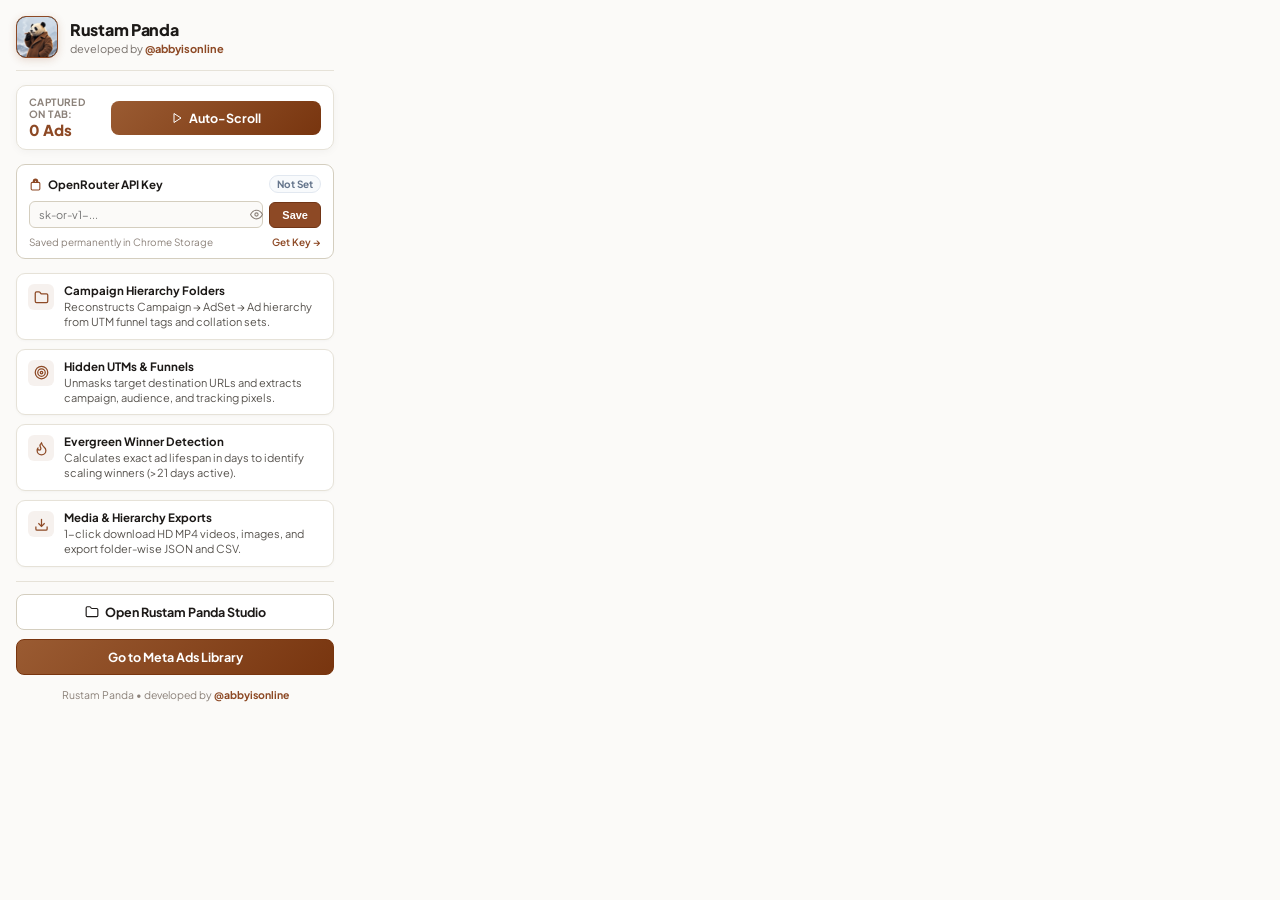
==== popup.html @ 73927cb8 "feat: initial commit - Rustam Panda v1.1.0 - Meta Ads Library GraphQL interceptor and deep funnel de" ====
<!DOCTYPE html>
<html lang="en">
<head>
  <meta charset="UTF-8">
  <title>Rustam Panda</title>
  <link rel="stylesheet" href="popup.css">
</head>
<body>
  <div class="popup-container">
    <div class="popup-header">
      <div class="popup-logo">
        <img src="icons/icon48.png" alt="Rustam Panda" class="popup-panda-avatar" />
      </div>
      <div>
        <div class="popup-title">Rustam Panda</div>
        <div class="popup-author">developed by <strong>@abbyisonline</strong></div>
      </div>
    </div>

    <div class="popup-live-box" id="popup-live-box">
      <div class="popup-live-stat">
        <span class="popup-live-label">Captured on Tab:</span>
        <span class="popup-live-val" id="popup-live-count">0 Ads</span>
      </div>
      <button id="btn-toggle-autoscroll" class="popup-btn popup-btn-autoscroll">
        <svg width="12" height="12" viewBox="0 0 24 24" fill="none" stroke="currentColor" stroke-width="2"><polygon points="6 3 20 12 6 21 6 3"/></svg>
        <span id="btn-autoscroll-text">Auto-Scroll</span>
      </button>
    </div>

    <!-- Permanent OpenRouter API Key Storage -->
    <div class="popup-api-box">
      <div class="popup-api-header">
        <div class="popup-api-title-row">
          <svg width="13" height="13" viewBox="0 0 24 24" fill="none" stroke="currentColor" stroke-width="2"><path d="M12 2a4 4 0 0 0-4 4v2H6a2 2 0 0 0-2 2v10a2 2 0 0 0 2 2h12a2 2 0 0 0 2-2V10a2 2 0 0 0-2-2h-2V6a4 4 0 0 0-4-4zm-2 6V6a2 2 0 1 1 4 0v2h-4z"/></svg>
          <span class="popup-api-title">OpenRouter API Key</span>
        </div>
        <span id="popup-api-status" class="popup-api-badge not-set">Not Set</span>
      </div>
      <div class="popup-api-input-wrap">
        <input type="password" id="popup-input-apikey" class="popup-api-input" placeholder="sk-or-v1-..." autocomplete="off" spellcheck="false" />
        <button type="button" id="popup-btn-toggle-key" class="popup-btn-eye" title="Show/Hide Key">
          <svg width="13" height="13" viewBox="0 0 24 24" fill="none" stroke="currentColor" stroke-width="2"><path d="M1 12s4-8 11-8 11 8 11 8-4 8-11 8-11-8-11-8z"/><circle cx="12" cy="12" r="3"/></svg>
        </button>
        <button type="button" id="popup-btn-save-key" class="popup-btn-save-key">Save</button>
      </div>
      <div class="popup-api-footer">
        <span class="popup-api-hint">Saved permanently in Chrome Storage</span>
        <a href="https://openrouter.ai/keys" target="_blank" class="popup-api-link">Get Key &rarr;</a>
      </div>
    </div>

    <div class="popup-body">
      <div class="feature-card">
        <div class="feature-icon">
          <svg width="15" height="15" viewBox="0 0 24 24" fill="none" stroke="currentColor" stroke-width="2"><path d="M20 20a2 2 0 0 0 2-2V8a2 2 0 0 0-2-2h-7.9a2 2 0 0 1-1.69-.9L9.6 3.9A2 2 0 0 0 7.93 3H4a2 2 0 0 0-2 2v13a2 2 0 0 0 2 2Z"/></svg>
        </div>
        <div class="feature-info">
          <div class="feature-title">Campaign Hierarchy Folders</div>
          <div class="feature-desc">Reconstructs Campaign &rarr; AdSet &rarr; Ad hierarchy from UTM funnel tags and collation sets.</div>
        </div>
      </div>

      <div class="feature-card">
        <div class="feature-icon">
          <svg width="15" height="15" viewBox="0 0 24 24" fill="none" stroke="currentColor" stroke-width="2"><circle cx="12" cy="12" r="10"/><circle cx="12" cy="12" r="6"/><circle cx="12" cy="12" r="2"/></svg>
        </div>
        <div class="feature-info">
          <div class="feature-title">Hidden UTMs &amp; Funnels</div>
          <div class="feature-desc">Unmasks target destination URLs and extracts campaign, audience, and tracking pixels.</div>
        </div>
      </div>

      <div class="feature-card">
        <div class="feature-icon">
          <svg width="15" height="15" viewBox="0 0 24 24" fill="none" stroke="currentColor" stroke-width="2"><path d="M8.5 14.5A2.5 2.5 0 0 0 11 12c0-1.38-.5-2-1-3-1.072-2.143-.224-4.054 2-6 .5 2.5 2 4.9 4 6.5 2 1.6 3 3.5 3 5.5a7 7 0 1 1-14 0c0-1.153.433-2.294 1-3a2.5 2.5 0 0 0 2.5 2.5z"/></svg>
        </div>
        <div class="feature-info">
          <div class="feature-title">Evergreen Winner Detection</div>
          <div class="feature-desc">Calculates exact ad lifespan in days to identify scaling winners (>21 days active).</div>
        </div>
      </div>

      <div class="feature-card">
        <div class="feature-icon">
          <svg width="15" height="15" viewBox="0 0 24 24" fill="none" stroke="currentColor" stroke-width="2"><path d="M21 15v4a2 2 0 0 1-2 2H5a2 2 0 0 1-2-2v-4"/><polyline points="7 10 12 15 17 10"/><line x1="12" y1="15" x2="12" y2="3"/></svg>
        </div>
        <div class="feature-info">
          <div class="feature-title">Media &amp; Hierarchy Exports</div>
          <div class="feature-desc">1-click download HD MP4 videos, images, and export folder-wise JSON and CSV.</div>
        </div>
      </div>
    </div>

    <div class="popup-footer">
      <button id="btn-toggle-studio" class="popup-btn popup-btn-secondary">
        <svg width="14" height="14" viewBox="0 0 24 24" fill="none" stroke="currentColor" stroke-width="2"><path d="M20 20a2 2 0 0 0 2-2V8a2 2 0 0 0-2-2h-7.9a2 2 0 0 1-1.69-.9L9.6 3.9A2 2 0 0 0 7.93 3H4a2 2 0 0 0-2 2v13a2 2 0 0 0 2 2Z"/></svg>
        Open Rustam Panda Studio
      </button>
      <button id="btn-open-library" class="popup-btn popup-btn-primary">
        Go to Meta Ads Library
      </button>
      <div class="popup-credits">
        Rustam Panda &bull; developed by <strong>@abbyisonline</strong>
      </div>
    </div>
  </div>
  <script src="popup.js"></script>
</body>
</html>
---- popup.css ----
@import url('https://fonts.googleapis.com/css2?family=Plus+Jakarta+Sans:wght@400;500;600;700;800&display=swap');

* {
  box-sizing: border-box;
  margin: 0;
  padding: 0;
}

body {
  width: 350px;
  font-family: 'Plus Jakarta Sans', -apple-system, BlinkMacSystemFont, sans-serif;
  background: #fbfaf8; /* Moody white base */
  color: #1c1917;
}

.popup-container {
  padding: 16px;
  display: flex;
  flex-direction: column;
  gap: 14px;
}

.popup-header {
  display: flex;
  align-items: center;
  gap: 12px;
  padding-bottom: 12px;
  border-bottom: 1px solid #e6e2d8;
}

.popup-logo {
  width: 42px;
  height: 42px;
  border-radius: 10px;
  overflow: hidden;
  border: 1.5px solid #8d4925;
  box-shadow: 0 2px 8px rgba(141, 73, 37, 0.2);
  background: #000;
  flex-shrink: 0;
}

.popup-panda-avatar {
  width: 100%;
  height: 100%;
  object-fit: cover;
  display: block;
}

.popup-title {
  font-size: 16px;
  font-weight: 800;
  color: #1c1917;
  letter-spacing: -0.3px;
}

.popup-author {
  font-size: 11px;
  color: #78716c;
  margin-top: 2px;
}

.popup-author strong {
  color: #8d4925;
}

/* Live Status Box */
.popup-live-box {
  background: #ffffff;
  border: 1px solid #e6e2d8;
  border-radius: 10px;
  padding: 10px 12px;
  display: flex;
  align-items: center;
  justify-content: space-between;
  gap: 10px;
  box-shadow: 0 2px 8px rgba(28, 25, 23, 0.04);
}

.popup-live-stat {
  display: flex;
  flex-direction: column;
}

.popup-live-label {
  font-size: 10px;
  color: #8c827a;
  text-transform: uppercase;
  font-weight: 700;
  letter-spacing: 0.4px;
}

.popup-live-val {
  font-size: 15px;
  font-weight: 800;
  color: #8d4925;
}

.popup-btn-autoscroll {
  background: linear-gradient(135deg, #9a5b32 0%, #78350f 100%);
  color: #ffffff;
  padding: 6px 12px;
  font-size: 11px;
  font-weight: 700;
  border-radius: 6px;
  border: 1px solid #78350f;
  cursor: pointer;
  box-shadow: none !important;
  display: flex;
  align-items: center;
  gap: 5px;
  transition: all 0.2s;
}

.popup-btn-autoscroll:hover {
  transform: translateY(-1px);
  box-shadow: none !important;
}

.popup-btn-autoscroll-active {
  background: linear-gradient(135deg, #b91c1c 0%, #881337 100%) !important;
  border-color: #881337 !important;
  box-shadow: none !important;
}

/* OpenRouter API Key Box */
.popup-api-box {
  background: #ffffff;
  border: 1px solid #d4cebf;
  border-radius: 9px;
  padding: 10px 12px;
  display: flex;
  flex-direction: column;
  gap: 8px;
}

.popup-api-header {
  display: flex;
  align-items: center;
  justify-content: space-between;
}

.popup-api-title-row {
  display: flex;
  align-items: center;
  gap: 6px;
  font-size: 11.5px;
  font-weight: 700;
  color: #1c1917;
}

.popup-api-title-row svg {
  color: #8d4925;
}

.popup-api-badge {
  font-size: 10px;
  font-weight: 700;
  padding: 2px 7px;
  border-radius: 10px;
  border: 1px solid transparent;
}

.popup-api-badge.connected {
  background: #ecfdf5;
  color: #047857;
  border-color: #a7f3d0;
}

.popup-api-badge.not-set {
  background: #f8fafc;
  color: #64748b;
  border-color: #e2e8f0;
}

.popup-api-input-wrap {
  display: flex;
  align-items: center;
  gap: 6px;
  position: relative;
}

.popup-api-input {
  flex: 1;
  background: #fbfaf8;
  border: 1px solid #d4cebf;
  border-radius: 6px;
  padding: 6px 30px 6px 9px;
  font-size: 11px;
  color: #1c1917;
  outline: none;
  font-family: inherit;
  transition: border-color 0.15s;
}

.popup-api-input:focus {
  border-color: #8d4925;
}

.popup-btn-eye {
  position: absolute;
  right: 56px;
  background: none;
  border: none;
  cursor: pointer;
  color: #8c827a;
  padding: 2px;
  display: flex;
  align-items: center;
  justify-content: center;
}

.popup-btn-eye:hover {
  color: #1c1917;
}

.popup-btn-save-key {
  background: #8d4925;
  color: #ffffff;
  border: 1px solid #713516;
  border-radius: 6px;
  padding: 6px 12px;
  font-size: 11px;
  font-weight: 700;
  cursor: pointer;
  box-shadow: none !important;
  transition: all 0.15s;
  white-space: nowrap;
}

.popup-btn-save-key:hover {
  background: #713516;
}

.popup-btn-save-key.saved {
  background: #047857;
  border-color: #065f46;
}

.popup-api-footer {
  display: flex;
  align-items: center;
  justify-content: space-between;
  font-size: 10px;
  color: #8c827a;
}

.popup-api-link {
  color: #8d4925;
  text-decoration: none;
  font-weight: 600;
}

.popup-api-link:hover {
  text-decoration: underline;
}

/* Features List */
.popup-body {
  display: flex;
  flex-direction: column;
  gap: 9px;
}

.feature-card {
  display: flex;
  gap: 10px;
  background: #ffffff;
  border: 1px solid #e6e2d8;
  border-radius: 9px;
  padding: 9px 11px;
  align-items: flex-start;
  box-shadow: 0 1px 3px rgba(28, 25, 23, 0.03);
}

.feature-icon {
  background: rgba(141, 73, 37, 0.08);
  color: #8d4925;
  width: 26px;
  height: 26px;
  border-radius: 6px;
  display: flex;
  align-items: center;
  justify-content: center;
  flex-shrink: 0;
  margin-top: 1px;
}

.feature-title {
  font-size: 11.5px;
  font-weight: 700;
  color: #1c1917;
}

.feature-desc {
  font-size: 11px;
  color: #57534e;
  line-height: 1.35;
  margin-top: 2px;
}

/* Footer */
.popup-footer {
  display: flex;
  flex-direction: column;
  gap: 9px;
  border-top: 1px solid #e6e2d8;
  padding-top: 12px;
}

.popup-btn {
  width: 100%;
  padding: 9px;
  font-size: 12.5px;
  font-weight: 700;
  border-radius: 8px;
  cursor: pointer;
  border: none;
  transition: all 0.2s;
  display: flex;
  align-items: center;
  justify-content: center;
  gap: 6px;
  font-family: inherit;
}

.popup-btn-secondary {
  background: #ffffff;
  border: 1px solid #d4cebf;
  color: #1c1917;
}

.popup-btn-secondary:hover {
  background: #f7f5f0;
  border-color: #8d4925;
}

.popup-btn-primary {
  background: linear-gradient(135deg, #9a5b32 0%, #78350f 100%);
  color: #ffffff;
  border: 1px solid #78350f;
  box-shadow: none !important;
}

.popup-btn-primary:hover {
  transform: translateY(-1px);
  box-shadow: none !important;
}

.popup-credits {
  font-size: 10.5px;
  color: #8c827a;
  text-align: center;
  margin-top: 4px;
}

.popup-credits strong {
  color: #8d4925;
}
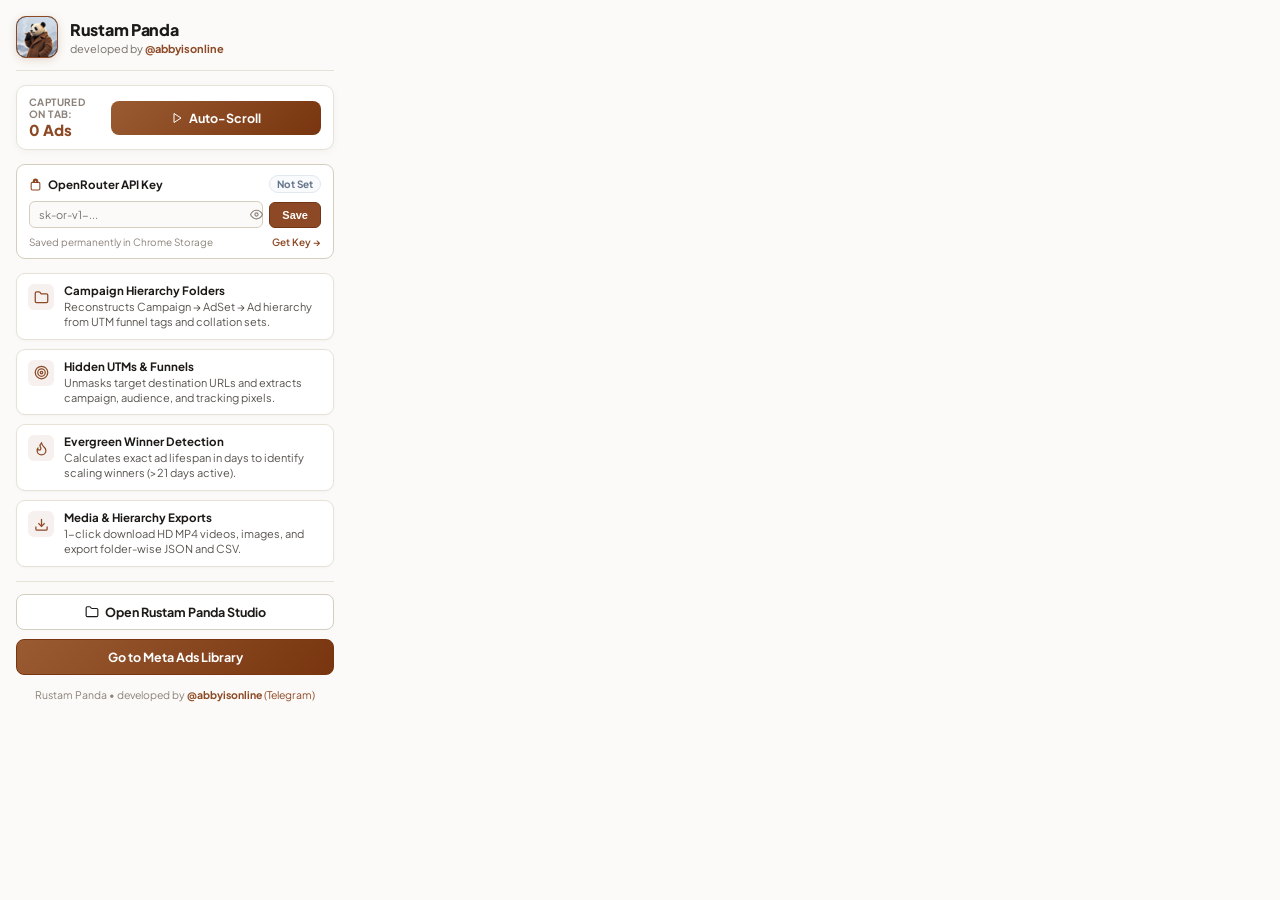
==== commit bfa3c717: "docs: add Telegram contact @abbyisonline across repo, README, popup, and report" ====
--- a/popup.html
+++ b/popup.html
@@ -13,7 +13,7 @@
       </div>
       <div>
         <div class="popup-title">Rustam Panda</div>
-        <div class="popup-author">developed by <strong>@abbyisonline</strong></div>
+        <div class="popup-author">developed by <a href="https://t.me/abbyisonline" target="_blank" rel="noopener noreferrer" style="color: inherit; text-decoration: none;"><strong>@abbyisonline</strong></a></div>
       </div>
     </div>
 
@@ -101,7 +101,7 @@
         Go to Meta Ads Library
       </button>
       <div class="popup-credits">
-        Rustam Panda &bull; developed by <strong>@abbyisonline</strong>
+        Rustam Panda &bull; developed by <a href="https://t.me/abbyisonline" target="_blank" rel="noopener noreferrer" style="color: #8d4925; text-decoration: none;"><strong>@abbyisonline</strong> (Telegram)</a>
       </div>
     </div>
   </div>
